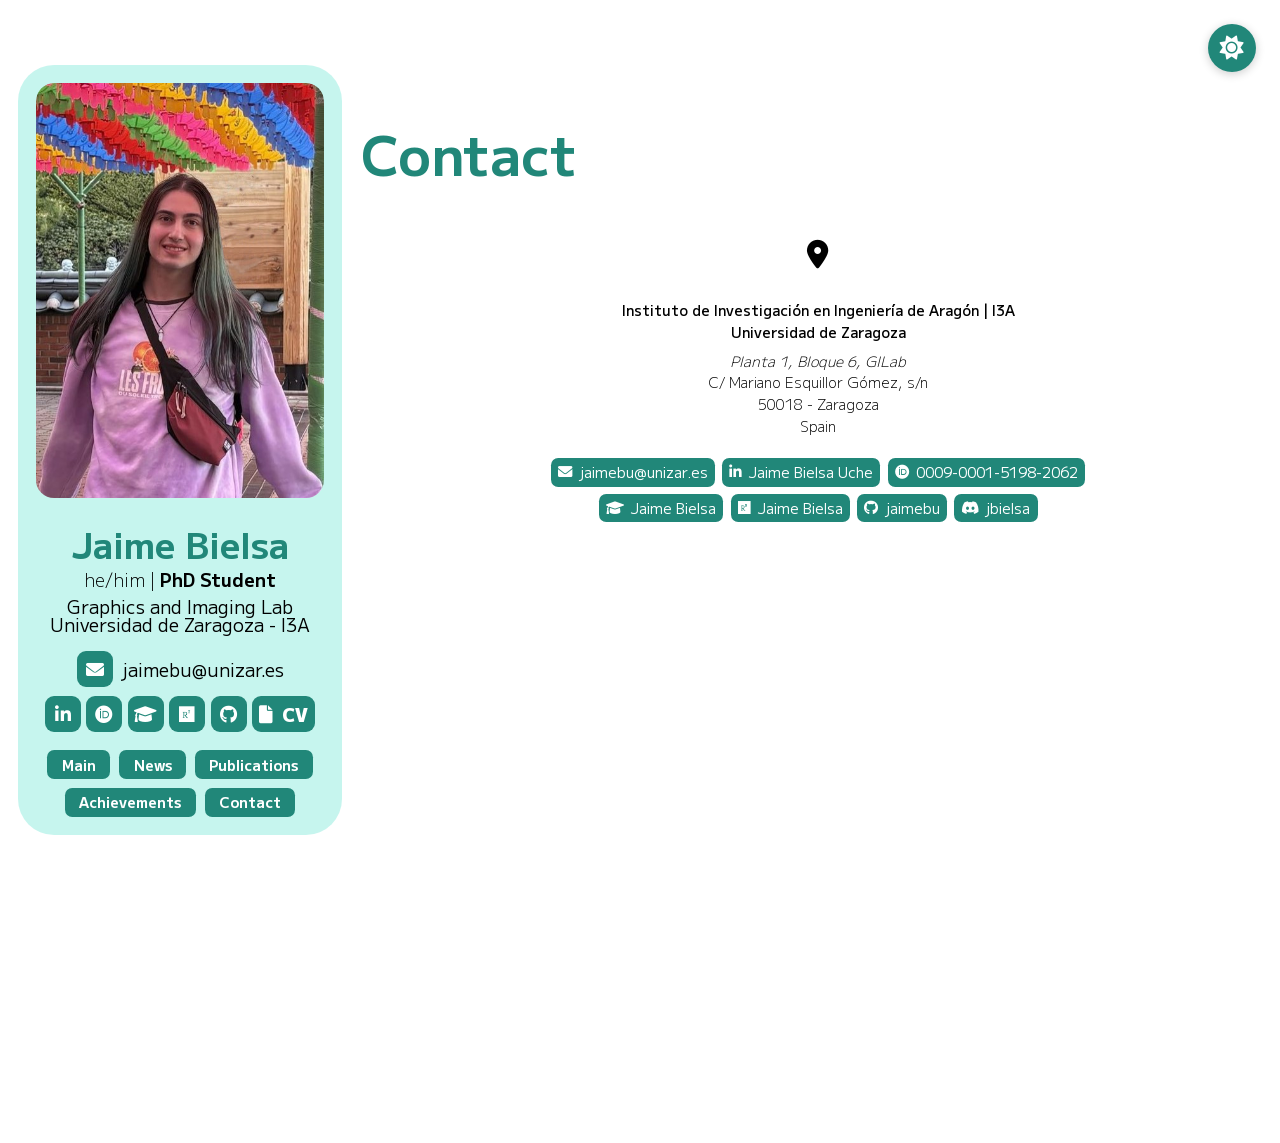
==== contact.html @ a466f4e7 "webpage update new sections! :)" ====
<!DOCTYPE html>



	<head>
		<meta http-equiv="Content-Type" content="text/html; charset=UTF-8">
		<link href="css/style.css" rel="stylesheet" type="text/css">
		<link rel="stylesheet" href="https://cdnjs.cloudflare.com/ajax/libs/font-awesome/6.0.0/css/all.min.css">
		<link rel="icon" type="image/x-icon" href="favicon.png">
		<link rel="icon" type="image/x-icon" href="favicon_w.png" media="(prefers-color-scheme: dark)">
		<script src="theme-toggle.js"></script>
		<title>Jaime Bielsa</title>

		<link rel="preconnect" href="https://fonts.googleapis.com">
		<link rel="preconnect" href="https://fonts.gstatic.com" crossorigin>
		<link href="https://fonts.googleapis.com/css2?family=M+PLUS+1:wght@100..900&display=swap" rel="stylesheet">
		<meta name="viewport" content="width=device-width, initial-scale=1.0">
	</head>





	<body>


        <!-- Sidebar -->
        <div id="sidebar">
            <div id="sidebar-content" class="pd-10 max-height-100pc">
				<div class="pd-0 d-flex flex-column gap-5 of-y-auto of-x-hidden hide-scroll max bd-rd-10 align-items-center">

					<div id="photo-container">
						<img src="profile.jpg" alt="Profile photo" id="photo">
					</div>

					<div id="name" class="text-center text-sz-20 text-wg-700 color-main">
						Jaime Bielsa
					</div>
					<div class="text-center text-sz-10 text-wg-700 color-body">
						<text class="text-wg-300">he/him | </text>PhD Student
					</div>
					<div class="text-center mg-b-5">
						<a href="https://graphics.unizar.es/" target="_blank" class="hover-text-wg-500 norecolor">Graphics and Imaging Lab</a><br>
						<a href="https://i3a.unizar.es" target="_blank" class="hover-text-wg-500 norecolor">Universidad de Zaragoza - I3A</a>
					</div>

					<div id="email" class="d-flex align-items-center justify-content-center">
						<a class="button icon-button pd-0 d-flex hover-color-light justify-content-center mg-r-5" href="mailto:jaimebu@unizar.es" target="_blank">
							<i class="fas fa-envelope"></i>
						</a>
						<text class="color-body">jaimebu@unizar.es</text>
					</div>

					<div id="contact" class="d-flex align-items-center justify-content-center mg-b-5 gap-3">
						<!-- button for linkedin -->
						<a class="button icon-button pd-0 d-flex hover-color-light justify-content-center" href="https://www.linkedin.com/in/jaimebu" target="_blank">
							<i class="fab fa-linkedin-in"></i>
						</a>
						<!-- button for orcid -->
						<a class="button icon-button pd-0 d-flex hover-color-light justify-content-center" href="https://orcid.org/0009-0001-5198-2062" target="_blank">
							<i class="fab fa-orcid"></i>
						</a>
						<!-- button for google scholar -->
						<a class="button icon-button pd-0 d-flex hover-color-light justify-content-center" href="https://scholar.google.com/citations?user=yNQiAL4AAAAJ" target="_blank">
							<i class="fas fa-graduation-cap"></i>
						</a>
						<!-- button for researchgate -->
						<a class="button icon-button pd-0 d-flex hover-color-light justify-content-center" href="https://www.researchgate.net/profile/Jaime_Bielsa" target="_blank">
							<i class="fab fa-researchgate"></i>
						</a>
						<!-- button for github -->
						<a class="button icon-button pd-0 d-flex hover-color-light justify-content-center" href="https://github.com/jaimebu" target="_blank">
							<i class="fab fa-github"></i>
						</a>
						<!-- button for cv -->
						<a class="button icon-button width-35em pd-0 d-flex hover-color-light justify-content-center text-wg-900" href="jaimebu_cv.pdf" target="_blank">
							<i class="fas fa-file mg-r-5"></i><text class="pd-b-1">CV</text>
						</a>
					</div>
					<div class="d-flex align-items-center justify-content-center flex-wrap gap-5 text-sz-10">
						<a class="button text-sz-8 text-wg-700 hover-color-light" href="index.html">
							Main
						</a>
						<a class="button text-sz-8 text-wg-700 hover-color-light" href="news.html#news">
							News	
						</a>
						<a class="button text-sz-8 text-wg-700 hover-color-light" href="publications.html#setofpublications">
							Publications	
						</a>
						<a class="button text-sz-8 text-wg-700 hover-color-light" href="achievements.html#achievements">
							Achievements	
						</a>
						<a class="button text-sz-8 text-wg-700 hover-color-light" href="contact.html#contacto">
							Contact	
						</a>
					</div>

				</div>
			</div>
        </div>



		<div id="content">
			<!-- center content -->
			<!-- <div style = "max-width: 900px; margin: 0 auto;"> -->

			<h1 id="contacto" class="text-sz-30 text-wg-700 color-main mg-t-0 mg-b-10">
				Contact
			</h1>

			<div class="width-100pc d-flex flex-column align-items-center gap-15 pd-5 text-sz-8">
					<div class="d-flex align-items-center justify-content-center vertical-align-center flex-column">
						<i class="fas fa-map-marker-alt text-sz-20"></i><br>
						<p class="text-align-center mg-b-5 text-wg-500">Instituto de Investigación en Ingeniería de Aragón | I3A<br>Universidad de Zaragoza</p>
						<!-- <p class="text-align-center mg-y-0">Instituto de Investigación en Ingeniería de Aragón (I3A)</p> -->
						<p class="text-align-center mg-y-0 text-italic">Planta 1, Bloque 6, GILab</p>
						<p class="text-align-center mg-y-0">C/ Mariano Esquillor Gómez, s/n</p>
						<p class="text-align-center mg-y-0">50018 - Zaragoza</p>
						<p class="text-align-center mg-y-0 bg-b-10">Spain</p>
					</div>
					<div class="d-flex align-items-center justify-content-center vertical-align-center flex-wrap gap-5 width-70pc">
						<a class="button pd-5 of-x-hidden width-fit-to-available hover-color-light" href="mailto:jaimebu@unizar.es" target="_blank">
							<div class="d-flex nowrap">
								<i class="fas fa-envelope mg-r-5"></i>jaimebu@unizar.es
							</div>
						</a>
						<a class="button pd-5 of-x-hidden width-fit-to-available hover-color-light" href="https://www.linkedin.com/in/jaimebu" target="_blank">
							<div class="d-flex nowrap">
								<i class="fab fa-linkedin-in mg-r-5"></i>Jaime Bielsa Uche
							</div>
						</a>
						<a class="button pd-5 of-x-hidden width-fit-to-available hover-color-light" href="https://orcid.org/0009-0001-5198-2062" target="_blank">
							<div class="d-flex nowrap">
								<i class="fab fa-orcid mg-r-5"></i>0009-0001-5198-2062
							</div>
						</a>
						<a class="button pd-5 of-x-hidden width-fit-to-available hover-color-light" href="https://scholar.google.com/citations?user=yNQiAL4AAAAJ" target="_blank">
							<div class="d-flex nowrap">
								<i class="fas fa-graduation-cap mg-r-5"></i>Jaime Bielsa
							</div>
						</a>
						<a class="button pd-5 of-x-hidden width-fit-to-available hover-color-light" href="https://www.researchgate.net/profile/Jaime-Bielsa" target="_blank">
							<div class="d-flex nowrap">
								<i class="fab fa-researchgate mg-r-5"></i>Jaime Bielsa
							</div>
						</a>
						<a class="button pd-5 of-x-hidden width-fit-to-available hover-color-light" href="https://github.com/jaimebu" target="_blank">
							<div class="d-flex nowrap">
								<i class="fab fa-github mg-r-5"></i>jaimebu
							</div>
						</a>
						<a class="button pd-5 of-x-hidden width-fit-to-available hover-color-light" href="https://discord.gg" target="_blank">
							<div class="d-flex nowrap">
								<i class="fab fa-discord mg-r-5"></i>jbielsa
							</div>
						</a>
					</div>
					<div class="contact-map pd-0 width-100pc" height="30em">
						<iframe src="https://www.google.com/maps/embed?pb=!1m14!1m8!1m3!1d789.2101028635752!2d-0.8878335598999543!3d41.68467521187674!3m2!1i1024!2i768!4f13.1!3m3!1m2!1s0xd59135d9d8942b3%3A0xa2fd5e66dd0a6120!2sInstituto%20de%20Investigaci%C3%B3n%20en%20Ingenier%C3%ADa%20de%20Arag%C3%B3n%20(I3A)!5e0!3m2!1sen!2ses!4v1779991599877!5m2!1sen!2ses" width="100%" height="500" style="border:0; border-radius: 1em;" allowfullscreen="" loading="lazy" referrerpolicy="no-referrer-when-downgrade"></iframe>
					</div>
			</tr></tbody></table></div>




		</div>



		<!-- Botón flotante para cambiar tema -->
		<button id="theme-toggle" class="theme-toggle-btn" aria-label="Cambiar tema">
			<!-- Iconos (usando emojis por simplicidad) -->
			<i class="fas fa-sun light-icon"></i>
    		<i class="fas fa-moon dark-icon"></i>
		</button>

		<script src="hide-button.js"></script>

	</body>
</html>
---- css/style.css ----
html, body, div, span,
applet, object, iframe,
h1, h2, h3, h4, h5, h6, p, blockquote, pre,
a, abbr, acronym, address, big, cite, code,
del, dfn, em, font, img, ins, kbd, q, s, samp,
small, strike, strong, sub, sup, tt, var,
dd, dl, dt, li, ol, ul,
fieldset, form, label, legend,
table, caption, tbody, tfoot, thead, tr, th, td {
	margin: 0;
	padding: 0;
	border: 0;
	font-weight: inherit;
	font-style: inherit;
	font-size: 100%;
	line-height: 1;
    

    font-family: "M PLUS 1", sans-serif; 

	text-align: left;
	vertical-align: baseline;
}
a img, :link img, :visited img {border: 0}
table {border-collapse: collapse; border-spacing: 0}
ul {list-style: none}
q:before, q:after,
blockquote:before, blockquote:after {content: ""}


:root {
	/* Light mode variables */
	--background: #fff;
	--body-color: #000;
	--main-color: #218779;
    --light-color: #8debde;
    --secondary-color: #31b9a7;
	--link-color: #009783;
	--link-hover-color: #298a7d;
	--background-bw: #eaeaea;
	--background-bw2: #eaeaea80;
	--button-bg: #218779;
	--button-color: #fff;
    --sidebar-background: #8debde80;
    --golden-color: #8a7300;
    --coral-color: #eb6f6f;
    --coral-darker: #aa0000;
    --lightblue-color: #6fd2eb;
    --lightblue-darker: #00728f;
    --lightgreen-color: #61f59a;
    --lightgreen-darker: #00772e;
    --salmon-color: #f5b27f;
    --salmon-darker: #8b3c00;
    --lilac-color: #ccacf7;
    --lilac-darker: #45009e;
    --black-color: #000000;
    --carbon-color: #202020;
}

body.dark-theme {
    /* Dark mode variables */
    --background: #1e1e1e;
    --body-color: #e0e0e0;
	--main-color: #15e790;
    --light-color: #2d7959;
    --secondary-color: #69f7bc;
	--link-color: #69f7bc;
	--link-hover-color: #3cb884;
	--background-bw: #303030;
	--background-bw2: #30303080;
	--button-bg: #5ad3a1;
	--button-color: #0a472e;
    --sidebar-background: #8eebc480;
    --golden-color: #F5D327;
    --coral-color: #eb6f6f;
    --coral-darker: #aa0000;
    --lightblue-color: #6fd2eb;
    --lightblue-darker: #00728f;
    --lightgreen-color: #61f59a;
    --lightgreen-darker: #00772e;
    --salmon-color: #f5b27f;
    --salmon-darker: #8b3c00;
    --lilac-color: #ccacf7;
    --lilac-darker: #45009e;
    --black-color: #000000;
    --carbon-color: #202020;
}

html:not(.page-loaded) *,
html:not(.page-loaded) {
    transition: none !important;
}

html.page-loaded *,
html.page-loaded,
html.page-loaded .hidden {
    transition: background-color 0.3s ease,
                color 0.3s ease,
                border-color 0.3s ease,
                transform 0.3s ease,
                font-weight 0.3s ease,
                box-shadow 0.3s ease,
                img 0.3s ease,
                image 0.3s ease,
                padding 0.3s ease !important;
}

/* html.page-loaded *,
html.page-loaded .hidden {
    transition: transform 0.5s ease;
} */

/* 
* {
	transition: background-color 0.3s ease,
                color 0.3s ease,
                border-color 0.3s ease,
                fill 0.3s ease,
                stroke 0.3s ease;
} */

/* @font-face {  
  font-family: "Myriad Pro Regular";
  src: url(fonts/MyriadPro-Regular.otf) format("opentype");
}

@font-face {  
  font-family: "Myriad Pro Bold";
  src: url(fonts/MyriadPro-Bold.otf) format("opentype");
}

@font-face {  
  font-family: "Myriad Pro Italic";
  src: url(fonts/MyriadPro-It.otf) format("opentype");
} */


body           {font-size:18px; font-family:"M PLUS 1", sans-serif; color:var(--body-color); background-color:var(--background)}
h1             {font-size:30px; padding-top:1em; font-weight:700; color:var(--main-color)}
h1             {color:var(--main-color)}
h2             {font-size:24px; margin-top:40px; font-weight:600; color:var(--main-color)}
h3             {font-size:20px; margin-top:40px; font-weight:500; color:var(--main-color)}
p              {margin:15px 0; line-height:1.5em; text-align:justify; font-weight: 300;}
a.norecolor    {color:var(--body-color)}
a              {color:var(--link-color); text-decoration:none}
a:hover        {color:var(--link-hover-color)} 
a.nounderline:hover {color:var(--link-hover-color)}
a.underline    {padding-bottom: 1px}
a.underline:hover {padding-bottom: 1px}
ul             {margin:15px 0; margin-left:25px; list-style-type:disc}
ol             {margin:15px 0; margin-left:25px; list-style-type:decimal}
li             {margin:10px 0; text-align:justify; font-weight:100;}

#cover         {float:right; margin:20px 0 5px 30px}
#title         {color:var(--main-color); font-weight:900; font-size:40px; text-align:center; margin-top: 0.5em;}
#conference    {font-size:20px; text-align:center; font-weight:500; margin-top:2em;}
#teaser        {margin-top:40px}

#authors       {width:100%; margin-top:1.5em; display: flex; justify-content: center; border-spacing: 10px;}
#authors tr    {height:25px}
#authors tr.mail {height:35px}
#authors td    {text-align:center; padding:0 1em}
#authors #affiliation {font-size:14px; padding-top: 0.5em}
#authors #affiliation span {margin-left: 20px}
#navigation {
	font-size:20px;
	text-align:center;
	font-weight: 500;
	margin-left:auto;
	margin-right:auto;
	margin-top:10px
}
#navigation td {padding:15px; padding-bottom:0px}

.subtitle {
    font-size: 70%;
}

.super         {vertical-align:super; font-size:70%}
.bold          {/*font-family:"Myriad Pro Bold",Helvetica,sans-serif; */font-weight:bold}
/* .italic,#conference {font-family:"Myriad Pro Italic",Helvetica,sans-serif; font-style:italic} */
#image-container {
  display: flex;
  justify-content: center;
  align-items: center;
}

#image-container img {
  width: 600px;
  max-width: 100%; /* Ensures the image scales down if needed */
  height: auto; /* Maintains aspect ratio */
}









/* Botón flotante de tema */
.theme-toggle-btn {
    position: fixed;
    top: 1em;
    right: 1em;
    width: 2em;
    height: 2em;
    border-radius: 50%;
    background-color: var(--button-bg);
    border: none;
    cursor: pointer;
    box-shadow: 0 2px 10px rgba(0,0,0,0.2);
    z-index: 9999;
    display: flex;
    align-items: center;
    justify-content: center;
    color: var(--button-color);
    font-size: 24px;
    pointer-events: auto;
    transform: translateX(0);
}

/* increase button size if we are in mobile view */
/* @media (max-width: 768px) {
    .theme-toggle-btn {
		top: 0.5em;
		right: 0.5em;
        width: 3em;
        height: 3em;
        font-size: 32px;
    }
} */

.theme-toggle-btn:hover {
    transform: scale(1.1);
    box-shadow: 0 4px 15px rgba(0,0,0,0.3);
}

/* Control de iconos */
.theme-toggle-btn .fa-moon {
    display: none;
}

body.dark-theme .theme-toggle-btn .fa-sun {
    display: none;
}

body.dark-theme .theme-toggle-btn .fa-moon {
    display: inline-block;
}

/* Clase para ocultar - se desliza hacia la derecha */
.theme-toggle-btn.hidden {
    transform: translateX(5em); /* Se desliza a la derecha */
    pointer-events: none; /* No se puede hacer clic */

}

/* En móviles, ajustar la distancia de deslizamiento */
@media screen and (max-width: 480px) {
    .theme-toggle-btn.hidden {
        transform: translateX(4em);
    }
}

#sidebar {
    position: fixed;
    left: 0;
    height: 100%;
    width: 20em;
    /* box-shadow: 2px 0 5px rgba(0,0,0,0.1); */
    padding: 1em;
    box-sizing: border-box;
    z-index: 9998; /* Debajo del botón de tema */
    /* displayear los elementos verticalmente en el centro */
    display: flex;
    align-items: center;
}

/* estilo de sidebar para pantallas estrechas o moviles */
@media (max-width: 768px) {
    #sidebar {
        height: auto;
        position: relative;
        margin: 0 auto;
    }
}


#content {
    padding-left: 20em;
    width:calc(100% - 21em);
    max-width: 900px;
    margin:0 auto;
    padding: 4em 1em 5em 20em
}

@media (max-width: 768px) {
    #content {
        padding: 1em;
        margin: 0;
        width: calc(100% - 2em);
    }
}


#photo-container {
    width: 100%;
    display: flex;
    justify-content: center;
    margin-bottom: 1em;
}

#photo {
    border-radius: 1em;
    width: 100%;
}

#sidebar-content {
    align-self: center;
    left: 0;
    /* min-height: 100%; */
    width: 100%;
    /* aplicar color de fondo, con transparencia */
    background-color: var(--sidebar-background);
    padding: 1em;
    box-sizing: border-box;
    z-index: 9998; /* Debajo del botón de tema */
    /* displayear los elementos verticalmente en el centro */
    display: flex;
    align-items: center;
    border-radius: 2em;
    /* colocar los elementos verticalmente en el centro */
    /* justify-content: center; */
    flex-direction: column;
    
    /* si el contenido ocupa más de la altura del sidebar, mostrar scroll */
    overflow-y: auto;
    overflow-x: hidden;
}

.publication {
    background-color: var(--background-bw);
    border-radius: 1em;
    color: var(--body-color);
    text-align: right;
    display: flex;
    align-items: center;
}

.profservice-base {
    display: none;
}

@media (max-width: 768px) {
    .profservice-base {
        display: flex;
        flex-direction: column;
        margin-top: 0.5em;
        gap: 0.5em;
    }
}

.profservice-cols {
    display: flex;
    margin: 0;
    gap: 0.5em;
    margin-top: 0.5em;
}

@media (max-width: 768px) {
    .profservice-cols {
        display: none;
    }
}

.profsvc-column {
    flex: 1;
    display: flex;
    flex-direction: column;
    gap: 0.5em;
}

.profsvc {
    background-color: var(--background-bw);
    /* margin: 0.5em 0; */
    border-radius: 1.5em;
    color: var(--body-color);
    text-align: right;
    width: 100%;
    height: fit-content;
    padding: 1em;
    width: auto;
}

.pub-icontainer {
    padding: 0.75em;
}

.pub-icon {
    border-radius: 0.75em;
    width: 100%;
}

.career-entry-icon {
    width: 8em;
    height: 5em;
    border-radius: 0.75em;
    object-fit:cover
}

.pub-content {
    width: 80%;
    padding: 0.75em;
    padding-left: 0;
    display: inline-block;
}

@media (max-width: 768px) {
    .publication {
        flex-direction: column;
    }
}

@media (max-width: 768px) {
    .pub-content {
        width: auto;
        padding: 0.75em;
        padding-top: 0;
    }
}

.title {
    font-size: 1em;
    font-weight: bold;
    color: var(--body-color);
    margin-top: 0.5em;
    margin-bottom: 0.5em;
}

.authors {
    font-size: 0.7em;
    font-weight: 300;
}


.studying_years {
    font-size: 0.6em;
    font-weight: 500;
    color: var(--body-color);
    margin-top: 0.2em;
}

.studies_title {
    font-size: 1em;
    font-weight: bold;
    color: var(--body-color);
    margin-top: 0.2em;
}

.studies_institution {
    font-size: 0.7em;
    font-weight: 300;
    margin-top: 0.2em;
}

/* button */
.button {
    background-color: var(--button-bg);
    color: var(--button-color);
    border: none;
    padding: 0.5em 1em;
    font-size: 1em;
    font-family: "M PLUS 1", sans-serif;
    cursor: pointer;
    border-radius: 0.5em;
    transition: background-color 0.3s ease,
                transform 0.3s ease,
                box-shadow 1s ease !important;
}

.button:hover {
    transform: scale(1.1);
    box-shadow: 0 4px 15px rgba(0,0,0,0.3);
}


.icon-button {
    width: 2em;
    height: 2em;
    align-items: center;
    justify-content: center;
    background-color: var(--button-bg);
    color: var(--button-color);
    border: none;
    font-size: 1em;
    font-family: "M PLUS 1", sans-serif;
    cursor: pointer;
    border-radius: 0.5em;
    transition: background-color 0.3s ease,
                transform 0.3s ease,
                box-shadow 1s ease !important;
}

.news-content {
    background-color: var(--background-bw);
    margin: 0.5em 0;
    border-radius: 1.5em;
    color: var(--body-color);
    display: flex;
    flex-direction: column;
    gap: 0.5em;
}

.contact-content {
    background-color: var(--background-bw);
    margin: 0.5em 0;
    border-radius: 1.5em;
    color: var(--body-color);
    text-align: right;
    display: flex;
    align-items: center;
    flex-direction: row;
}

@media (max-width: 768px) {
    .contact-content {
        flex-direction: column;
    }
}

.contact-info {
    width: 40%;
    padding-left: 0;
    display: inline-block;
}

.contact-map {
    width: 60%;
    padding: 0.75em;
    padding-left: 0;
    display: inline-block;
}

@media (max-width: 768px) {
    .contact-info, .contact-map {
        width: 100%;
        padding: 0.75em;
    }
}

.mg-b-0 { margin-bottom: 0 !important; }
.mg-b-1 { margin-bottom: 0.1em !important; }
.mg-b-2 { margin-bottom: 0.2em !important; }
.mg-b-3 { margin-bottom: 0.3em !important; }
.mg-b-4 { margin-bottom: 0.4em !important; }
.mg-b-5 { margin-bottom: 0.5em !important; }
.mg-b-6 { margin-bottom: 0.6em !important; }
.mg-b-7 { margin-bottom: 0.7em !important; }
.mg-b-8 { margin-bottom: 0.8em !important; }
.mg-b-9 { margin-bottom: 0.9em !important; }
.mg-b-10 { margin-bottom: 1em !important; }
.mg-b-15 { margin-bottom: 1.5em !important; }
.mg-b-20 { margin-bottom: 2em !important; }
.mg-b-25 { margin-bottom: 2.5em !important; }
.mg-b-30 { margin-bottom: 3em !important; }
.mg-t-0 { margin-top: 0 !important; }
.mg-t-1 { margin-top: 0.1em !important; }
.mg-t-2 { margin-top: 0.2em !important; }
.mg-t-3 { margin-top: 0.3em !important; }
.mg-t-4 { margin-top: 0.4em !important; }
.mg-t-5 { margin-top: 0.5em !important; }
.mg-t-6 { margin-top: 0.6em !important; }
.mg-t-7 { margin-top: 0.7em !important; }
.mg-t-8 { margin-top: 0.8em !important; }
.mg-t-9 { margin-top: 0.9em !important; }
.mg-t-10 { margin-top: 1em !important; }
.mg-t-15 { margin-top: 1.5em !important; }
.mg-t-20 { margin-top: 2em !important; }
.mg-t-25 { margin-top: 2.5em !important; }
.mg-t-30 { margin-top: 3em !important; }
.mg-l-0 { margin-left: 0 !important; }
.mg-l-1 { margin-left: 0.1em !important; }
.mg-l-2 { margin-left: 0.2em !important; }
.mg-l-3 { margin-left: 0.3em !important; }
.mg-l-4 { margin-left: 0.4em !important; }
.mg-l-5 { margin-left: 0.5em !important; }
.mg-l-6 { margin-left: 0.6em !important; }
.mg-l-7 { margin-left: 0.7em !important; }
.mg-l-8 { margin-left: 0.8em !important; }
.mg-l-9 { margin-left: 0.9em !important; }
.mg-l-10 { margin-left: 1em !important; }
.mg-l-15 { margin-left: 1.5em !important; }
.mg-l-20 { margin-left: 2em !important; }
.mg-l-25 { margin-left: 2.5em !important; }
.mg-l-30 { margin-left: 3em !important; }
.mg-r-0 { margin-right: 0 !important; }
.mg-r-1 { margin-right: 0.1em !important; }
.mg-r-2 { margin-right: 0.2em !important; }
.mg-r-3 { margin-right: 0.3em !important; }
.mg-r-4 { margin-right: 0.4em !important; }
.mg-r-5 { margin-right: 0.5em !important; }
.mg-r-6 { margin-right: 0.6em !important; }
.mg-r-7 { margin-right: 0.7em !important; }
.mg-r-8 { margin-right: 0.8em !important; }
.mg-r-9 { margin-right: 0.9em !important; }
.mg-r-10 { margin-right: 1em !important; }
.mg-r-15 { margin-right: 1.5em !important; }
.mg-r-20 { margin-right: 2em !important; }
.mg-r-25 { margin-right: 2.5em !important; }
.mg-r-30 { margin-right: 3em !important; }
.mg-y-0 { margin-bottom: 0 !important; margin-top: 0 !important; }
.mg-y-1 { margin-bottom: 0.1em !important; margin-top: 0.1em !important; }
.mg-y-2 { margin-bottom: 0.2em !important; margin-top: 0.2em !important; }
.mg-y-3 { margin-bottom: 0.3em !important; margin-top: 0.3em !important; }
.mg-y-4 { margin-bottom: 0.4em !important; margin-top: 0.4em !important; }
.mg-y-5 { margin-bottom: 0.5em !important; margin-top: 0.5em !important; }
.mg-y-6 { margin-bottom: 0.6em !important; margin-top: 0.6em !important; }
.mg-y-7 { margin-bottom: 0.7em !important; margin-top: 0.7em !important; }
.mg-y-8 { margin-bottom: 0.8em !important; margin-top: 0.8em !important; }
.mg-y-9 { margin-bottom: 0.9em !important; margin-top: 0.9em !important; }
.mg-y-10 { margin-bottom: 1em !important; margin-top: 1em !important; }
.mg-y-15 { margin-bottom: 1.5em !important; margin-top: 1.5em !important; }
.mg-y-20 { margin-bottom: 2em !important; margin-top: 2em !important; }
.mg-y-25 { margin-bottom: 2.5em !important; margin-top: 2.5em !important; }
.mg-y-30 { margin-bottom: 3em !important; margin-top: 3em !important; }
.mg-x-0 { margin-left: 0 !important; margin-right: 0 !important; }
.mg-x-1 { margin-left: 0.1em !important; margin-right: 0.1em !important; }
.mg-x-2 { margin-left: 0.2em !important; margin-right: 0.2em !important; }
.mg-x-3 { margin-left: 0.3em !important; margin-right: 0.3em !important; }
.mg-x-4 { margin-left: 0.4em !important; margin-right: 0.4em !important; }
.mg-x-5 { margin-left: 0.5em !important; margin-right: 0.5em !important; }
.mg-x-6 { margin-left: 0.6em !important; margin-right: 0.6em !important; }
.mg-x-7 { margin-left: 0.7em !important; margin-right: 0.7em !important; }
.mg-x-8 { margin-left: 0.8em !important; margin-right: 0.8em !important; }
.mg-x-9 { margin-left: 0.9em !important; margin-right: 0.9em !important; }
.mg-x-10 { margin-left: 1em !important; margin-right: 1em !important; }
.mg-x-15 { margin-left: 1.5em !important; margin-right: 1.5em !important; }
.mg-x-20 { margin-left: 2em !important; margin-right: 2em !important; }
.mg-x-25 { margin-left: 2.5em !important; margin-right: 2.5em !important; }
.mg-x-30 { margin-left: 3em !important; margin-right: 3em !important; }
.mg-0 { margin: 0 !important; }
.mg-1 { margin: 0.1em !important; }
.mg-2 { margin: 0.2em !important; }
.mg-3 { margin: 0.3em !important; }
.mg-4 { margin: 0.4em !important; }
.mg-5 { margin: 0.5em !important; }
.mg-6 { margin: 0.6em !important; }
.mg-7 { margin: 0.7em !important; }
.mg-8 { margin: 0.8em !important; }
.mg-9 { margin: 0.9em !important; }
.mg-10 { margin: 1em !important; }
.mg-15 { margin: 1.5em !important; }
.mg-20 { margin: 2em !important; }
.mg-25 { margin: 2.5em !important; }
.mg-30 { margin: 3em !important; }


.pd-b-0 { padding-bottom: 0 !important; }
.pd-b-1 { padding-bottom: 0.1em !important; }
.pd-b-2 { padding-bottom: 0.2em !important; }
.pd-b-3 { padding-bottom: 0.3em !important; }
.pd-b-4 { padding-bottom: 0.4em !important; }
.pd-b-5 { padding-bottom: 0.5em !important; }
.pd-b-6 { padding-bottom: 0.6em !important; }
.pd-b-7 { padding-bottom: 0.7em !important; }
.pd-b-8 { padding-bottom: 0.8em !important; }
.pd-b-9 { padding-bottom: 0.9em !important; }
.pd-b-10 { padding-bottom: 1em !important; }
.pd-b-15 { padding-bottom: 1.5em !important; }
.pd-b-20 { padding-bottom: 2em !important; }
.pd-b-25 { padding-bottom: 2.5em !important; }
.pd-b-30 { padding-bottom: 3em !important; }
.pd-t-0 { padding-top: 0 !important; }
.pd-t-1 { padding-top: 0.1em !important; }
.pd-t-2 { padding-top: 0.2em !important; }
.pd-t-3 { padding-top: 0.3em !important; }
.pd-t-4 { padding-top: 0.4em !important; }
.pd-t-5 { padding-top: 0.5em !important; }
.pd-t-6 { padding-top: 0.6em !important; }
.pd-t-7 { padding-top: 0.7em !important; }
.pd-t-8 { padding-top: 0.8em !important; }
.pd-t-9 { padding-top: 0.9em !important; }
.pd-t-10 { padding-top: 1em !important; }
.pd-t-15 { padding-top: 1.5em !important; }
.pd-t-20 { padding-top: 2em !important; }
.pd-t-25 { padding-top: 2.5em !important; }
.pd-t-30 { padding-top: 3em !important; }
.pd-l-0 { padding-left: 0 !important; }
.pd-l-1 { padding-left: 0.1em !important; }
.pd-l-2 { padding-left: 0.2em !important; }
.pd-l-3 { padding-left: 0.3em !important; }
.pd-l-4 { padding-left: 0.4em !important; }
.pd-l-5 { padding-left: 0.5em !important; }
.pd-l-6 { padding-left: 0.6em !important; }
.pd-l-7 { padding-left: 0.7em !important; }
.pd-l-8 { padding-left: 0.8em !important; }
.pd-l-9 { padding-left: 0.9em !important; }
.pd-l-10 { padding-left: 1em !important; }
.pd-l-15 { padding-left: 1.5em !important; }
.pd-l-20 { padding-left: 2em !important; }
.pd-l-25 { padding-left: 2.5em !important; }
.pd-l-30 { padding-left: 3em !important; }
.pd-r-0 { padding-right: 0 !important; }
.pd-r-1 { padding-right: 0.1em !important; }
.pd-r-2 { padding-right: 0.2em !important; }
.pd-r-3 { padding-right: 0.3em !important; }
.pd-r-4 { padding-right: 0.4em !important; }
.pd-r-5 { padding-right: 0.5em !important; }
.pd-r-6 { padding-right: 0.6em !important; }
.pd-r-7 { padding-right: 0.7em !important; }
.pd-r-8 { padding-right: 0.8em !important; }
.pd-r-9 { padding-right: 0.9em !important; }
.pd-r-10 { padding-right: 1em !important; }
.pd-r-15 { padding-right: 1.5em !important; }
.pd-r-20 { padding-right: 2em !important; }
.pd-r-25 { padding-right: 2.5em !important; }
.pd-r-30 { padding-right: 3em !important; }
.pd-y-0 { padding-bottom: 0 !important; padding-top: 0 !important; }
.pd-y-1 { padding-bottom: 0.1em !important; padding-top: 0.1em !important; }
.pd-y-2 { padding-bottom: 0.2em !important; padding-top: 0.2em !important; }
.pd-y-3 { padding-bottom: 0.3em !important; padding-top: 0.3em !important; }
.pd-y-4 { padding-bottom: 0.4em !important; padding-top: 0.4em !important; }
.pd-y-5 { padding-bottom: 0.5em !important; padding-top: 0.5em !important; }
.pd-y-6 { padding-bottom: 0.6em !important; padding-top: 0.6em !important; }
.pd-y-7 { padding-bottom: 0.7em !important; padding-top: 0.7em !important; }
.pd-y-8 { padding-bottom: 0.8em !important; padding-top: 0.8em !important; }
.pd-y-9 { padding-bottom: 0.9em !important; padding-top: 0.9em !important; }
.pd-y-10 { padding-bottom: 1em !important; padding-top: 1em !important; }
.pd-y-15 { padding-bottom: 1.5em !important; padding-top: 1.5em !important; }
.pd-y-20 { padding-bottom: 2em !important; padding-top: 2em !important; }
.pd-y-25 { padding-bottom: 2.5em !important; padding-top: 2.5em !important; }
.pd-y-30 { padding-bottom: 3em !important; padding-top: 3em !important; }
.pd-x-0 { padding-left: 0 !important; padding-right: 0 !important; }
.pd-x-1 { padding-left: 0.1em !important; padding-right: 0.1em !important; }
.pd-x-2 { padding-left: 0.2em !important; padding-right: 0.2em !important; }
.pd-x-3 { padding-left: 0.3em !important; padding-right: 0.3em !important; }
.pd-x-4 { padding-left: 0.4em !important; padding-right: 0.4em !important; }
.pd-x-5 { padding-left: 0.5em !important; padding-right: 0.5em !important; }
.pd-x-6 { padding-left: 0.6em !important; padding-right: 0.6em !important; }
.pd-x-7 { padding-left: 0.7em !important; padding-right: 0.7em !important; }
.pd-x-8 { padding-left: 0.8em !important; padding-right: 0.8em !important; }
.pd-x-9 { padding-left: 0.9em !important; padding-right: 0.9em !important; }
.pd-x-10 { padding-left: 1em !important; padding-right: 1em !important; }
.pd-x-15 { padding-left: 1.5em !important; padding-right: 1.5em !important; }
.pd-x-20 { padding-left: 2em !important; padding-right: 2em !important; }
.pd-x-25 { padding-left: 2.5em !important; padding-right: 2.5em !important; }
.pd-x-30 { padding-left: 3em !important; padding-right: 3em !important; }
.pd-0 { padding: 0 !important; }
.pd-1 { padding: 0.1em !important; }
.pd-2 { padding: 0.2em !important; }
.pd-3 { padding: 0.3em !important; }
.pd-4 { padding: 0.4em !important; }
.pd-5 { padding: 0.5em !important; }
.pd-6 { padding: 0.6em !important; }
.pd-7 { padding: 0.7em !important; }
.pd-8 { padding: 0.8em !important; }
.pd-9 { padding: 0.9em !important; }
.pd-10 { padding: 1em !important; }
.pd-15 { padding: 1.5em !important; }
.pd-20 { padding: 2em !important; }
.pd-25 { padding: 2.5em !important; }
.pd-30 { padding: 3em !important; }

.bd-rd-0 { border-radius: 0 !important; }
.bd-rd-5 { border-radius: 0.5em !important; }
.bd-rd-10 { border-radius: 1em !important; }
.bd-rd-15 { border-radius: 1.5em !important; }
.bd-rd-20 { border-radius: 2em !important; }
.bd-rd-25 { border-radius: 2.5em !important; }
.bd-rd-30 { border-radius: 3em !important; }

.text-center { text-align: center; }
.text-right { text-align: right; }
.text-justify { text-align: justify; }

.text-sz-0 { font-size: 0.0em !important; }
.text-sz-1 { font-size: 0.1em !important; }
.text-sz-2 { font-size: 0.2em !important; }
.text-sz-3 { font-size: 0.3em !important; }
.text-sz-4 { font-size: 0.4em !important; }
.text-sz-5 { font-size: 0.5em !important; }
.text-sz-6 { font-size: 0.6em !important; }
.text-sz-7 { font-size: 0.7em !important; }
.text-sz-8 { font-size: 0.8em !important; }
.text-sz-9 { font-size: 0.9em !important; }
.text-sz-10 { font-size: 1.0em !important; }
.text-sz-11 { font-size: 1.1em !important; }
.text-sz-12 { font-size: 1.2em !important; }
.text-sz-13 { font-size: 1.3em !important; }
.text-sz-14 { font-size: 1.4em !important; }
.text-sz-15 { font-size: 1.5em !important; }
.text-sz-16 { font-size: 1.6em !important; }
.text-sz-17 { font-size: 1.7em !important; }
.text-sz-18 { font-size: 1.8em !important; }
.text-sz-19 { font-size: 1.9em !important; }
.text-sz-20 { font-size: 2.0em !important; }
.text-sz-21 { font-size: 2.1em !important; }
.text-sz-22 { font-size: 2.2em !important; }
.text-sz-23 { font-size: 2.3em !important; }
.text-sz-24 { font-size: 2.4em !important; }
.text-sz-25 { font-size: 2.5em !important; }
.text-sz-26 { font-size: 2.6em !important; }
.text-sz-27 { font-size: 2.7em !important; }
.text-sz-28 { font-size: 2.8em !important; }
.text-sz-29 { font-size: 2.9em !important; }
.text-sz-30 { font-size: 3.0em !important; }
.text-sz-31 { font-size: 3.1em !important; }
.text-sz-32 { font-size: 3.2em !important; }
.text-sz-33 { font-size: 3.3em !important; }
.text-sz-34 { font-size: 3.4em !important; }
.text-sz-35 { font-size: 3.5em !important; }
.text-sz-36 { font-size: 3.6em !important; }
.text-sz-37 { font-size: 3.7em !important; }
.text-sz-38 { font-size: 3.8em !important; }
.text-sz-39 { font-size: 3.9em !important; }
.text-sz-40 { font-size: 4.0em !important; }
.text-sz-41 { font-size: 4.1em !important; }
.text-sz-42 { font-size: 4.2em !important; }
.text-sz-43 { font-size: 4.3em !important; }
.text-sz-44 { font-size: 4.4em !important; }
.text-sz-45 { font-size: 4.5em !important; }
.text-sz-46 { font-size: 4.6em !important; }
.text-sz-47 { font-size: 4.7em !important; }
.text-sz-48 { font-size: 4.8em !important; }
.text-sz-49 { font-size: 4.9em !important; }
.text-sz-50 { font-size: 5.0em !important; }

.text-wg-100 { font-weight: 100 !important; }
.text-wg-150 { font-weight: 150 !important; }
.text-wg-200 { font-weight: 200 !important; }
.text-wg-250 { font-weight: 250 !important; }
.text-wg-300 { font-weight: 300 !important; }
.text-wg-350 { font-weight: 350 !important; }
.text-wg-400 { font-weight: 400 !important; }
.text-wg-450 { font-weight: 450 !important; }
.text-wg-500 { font-weight: 500 !important; }
.text-wg-550 { font-weight: 550 !important; }
.text-wg-600 { font-weight: 600 !important; }
.text-wg-650 { font-weight: 650 !important; }
.text-wg-700 { font-weight: 700 !important; }
.text-wg-750 { font-weight: 750 !important; }
.text-wg-800 { font-weight: 800 !important; }
.text-wg-850 { font-weight: 850 !important; }
.text-wg-900 { font-weight: 900 !important; }
.hover-text-wg-100:hover { font-weight: 100 !important; }
.hover-text-wg-150:hover { font-weight: 150 !important; }
.hover-text-wg-200:hover { font-weight: 200 !important; }
.hover-text-wg-250:hover { font-weight: 250 !important; }
.hover-text-wg-300:hover { font-weight: 300 !important; }
.hover-text-wg-350:hover { font-weight: 350 !important; }
.hover-text-wg-400:hover { font-weight: 400 !important; }
.hover-text-wg-450:hover { font-weight: 450 !important; }
.hover-text-wg-500:hover { font-weight: 500 !important; }
.hover-text-wg-550:hover { font-weight: 550 !important; }
.hover-text-wg-600:hover { font-weight: 600 !important; }
.hover-text-wg-650:hover { font-weight: 650 !important; }
.hover-text-wg-700:hover { font-weight: 700 !important; }
.hover-text-wg-750:hover { font-weight: 750 !important; }
.hover-text-wg-800:hover { font-weight: 800 !important; }
.hover-text-wg-850:hover { font-weight: 850 !important; }
.hover-text-wg-900:hover { font-weight: 900 !important; }
/* .text-wg-900 { font-weight: 9００ !important; } */

/* other text effects (italic, underline, etc.) */
.text-italic { font-style: italic !important; }
.text-underline { text-decoration: underline !important; }
.text-no-underline { text-decoration: none !important; }

.text-ff-main { font-family: "M PLUS 1", sans-serif; }

.color-none { color: transparent !important; }
.color-body { color: var(--body-color) !important; }
.color-main { color: var(--main-color) !important; }
.color-light { color: var(--light-color) !important; }
.color-secondary { color: var(--secondary-color) !important; }
.color-bg { color: var(--background) !important; }
.color-bw { color: var(--background-bw) !important; }
.color-bw2 { color: var(--background-bw2) !important; }
.bgcolor-none { background-color: transparent !important; }
.bgcolor-body { background-color: var(--body-color) !important; }
.bgcolor-main { background-color: var(--main-color) !important; }
.bgcolor-light { background-color: var(--light-color) !important; }
.bgcolor-secondary { background-color: var(--secondary-color) !important; }
.bgcolor-bg { background-color: var(--background) !important; }
.bgcolor-bw { background-color: var(--background-bw) !important; }
.bgcolor-bw2 { background-color: var(--background-bw2) !important; }

.hover-color-body:hover { color: var(--body-color) !important; }
.hover-color-main:hover { color: var(--main-color) !important; }
.hover-color-light:hover { color: var(--light-color) !important; }
.hover-color-secondary:hover { color: var(--secondary-color) !important; }
.hover-color-bg:hover { color: var(--background) !important; }
.hover-color-bw:hover { color: var(--background-bw) !important; }
.hover-color-bw2:hover { color: var(--background-bw2) !important; }
.hover-bgcolor-body:hover { background-color: var(--body-color) !important; }
.hover-bgcolor-main:hover { background-color: var(--main-color) !important; }
.hover-bgcolor-light:hover { background-color: var(--light-color) !important; }
.hover-bgcolor-secondary:hover { background-color: var(--secondary-color) !important; }
.hover-bgcolor-bg:hover { background-color: var(--background) !important; }
.hover-bgcolor-bw:hover { background-color: var(--background-bw) !important; }
.hover-bgcolor-bw2:hover { background-color: var(--background-bw2) !important; }

.d-inline { display: inline !important; }
.d-block { display: block !important; }
.d-inline-block { display: inline-block !important; }
.d-flex { display: flex !important; }
.d-inline-flex { display: inline-flex !important; }

.text-align-left { text-align: left !important; }
.text-align-center { text-align: center !important; }
.text-align-right { text-align: right !important; }
.text-align-justify { text-align: justify !important; }

.align-top { vertical-align: top !important; }
.align-middle { vertical-align: middle !important; }
.align-bottom { vertical-align: bottom !important; }

.align-items-start { align-items: flex-start !important; }
.align-items-center { align-items: center !important; }
.align-items-end { align-items: flex-end !important; }

.align-content-start { align-content: flex-start !important; }
.align-content-center { align-content: center !important; }
.align-content-end { align-content: flex-end !important; }

.justify-content-start { justify-content: flex-start !important; }
.justify-content-center { justify-content: center !important; }
.justify-content-end { justify-content: flex-end !important; }

.flex-column { flex-direction: column !important; }
.flex-row { flex-direction: row !important; }
.flex-wrap { flex-flow: wrap !important; }

.nowrap { white-space: nowrap !important; }

.gap-0 { gap: 0 !important; }
.gap-3 { gap: 0.3em !important; }
.gap-5 { gap: 0.5em !important; }
.gap-10 { gap: 1em !important; }
.gap-15 { gap: 1.5em !important; }

.of-x-hidden { overflow-x: hidden !important; }
.of-x-auto { overflow-x: auto !important; }
.of-x-scroll { overflow-x: scroll !important; }
.of-x-visible { overflow-x: visible !important; }
.of-y-hidden { overflow-y: hidden !important; }
.of-y-auto { overflow-y: auto !important; }
.of-y-scroll { overflow-y: scroll !important; }
.of-y-visible { overflow-y: visible !important; }
.hide-scroll { scrollbar-width: none; }
.smooth-scroll { scroll-behavior: smooth !important; }

.width-0pc { width: 0% !important; }
.width-10pc { width: 10% !important; }
.width-20pc { width: 20% !important; }
.width-25pc { width: 25% !important; }
.width-30pc { width: 30% !important; }
.width-40pc { width: 40% !important; }
.width-50pc { width: 50% !important; }
.width-60pc { width: 60% !important; }
.width-70pc { width: 70% !important; }
.width-75pc { width: 75% !important; }
.width-80pc { width: 80% !important; }
.width-90pc { width: 90% !important; }
.width-100pc { width: 100% !important; }
.width-05em { width: 0.5em !important; }
.width-10em { width: 1em !important; }
.width-15em { width: 1.5em !important; }
.width-20em { width: 2em !important; }
.width-25em { width: 2.5em !important; }
.width-30em { width: 3em !important; }
.width-35em { width: 3.5em !important; }
.width-40em { width: 4em !important; }
.width-45em { width: 4.5em !important; }
.width-50em { width: 5em !important; }
.min-width-0pc { min-width: 0% !important; }
.min-width-10pc { min-width: 10% !important; }
.min-width-20pc { min-width: 20% !important; }
.min-width-25pc { min-width: 25% !important; }
.min-width-30pc { min-width: 30% !important; }
.min-width-40pc { min-width: 40% !important; }
.min-width-50pc { min-width: 50% !important; }
.min-width-60pc { min-width: 60% !important; }
.min-width-70pc { min-width: 70% !important; }
.min-width-75pc { min-width: 75% !important; }
.min-width-80pc { min-width: 80% !important; }
.min-width-90pc { min-width: 90% !important; }
.min-width-100pc { min-width: 100% !important; }
.max-width-0pc { max-width: 0% !important; }
.max-width-10pc { max-width: 10% !important; }
.max-width-20pc { max-width: 20% !important; }
.max-width-25pc { max-width: 25% !important; }
.max-width-30pc { max-width: 30% !important; }
.max-width-40pc { max-width: 40% !important; }
.max-width-50pc { max-width: 50% !important; }
.max-width-60pc { max-width: 60% !important; }
.max-width-70pc { max-width: 70% !important; }
.max-width-75pc { max-width: 75% !important; }
.max-width-80pc { max-width: 80% !important; }
.max-width-90pc { max-width: 90% !important; }
.max-width-100pc { max-width: 100% !important; }
.width-fit-to-available {
    max-width: -moz-available !important;
    max-width: -webkit-fill-available !important;
}
.width-auto { width: auto !important; }
.width-inherit { width: inherit !important; }
.width-fitc { width: fit-content !important; }

.height-0pc { height: 0% !important; }
.height-10pc { height: 10% !important; }
.height-20pc { height: 20% !important; }
.height-25pc { height: 25% !important; }
.height-30pc { height: 30% !important; }
.height-40pc { height: 40% !important; }
.height-50pc { height: 50% !important; }
.height-60pc { height: 60% !important; }
.height-70pc { height: 70% !important; }
.height-75pc { height: 75% !important; }
.height-80pc { height: 80% !important; }
.height-90pc { height: 90% !important; }
.height-100pc { height: 100% !important; }
.height-05em { height: 0.5em !important; }
.height-10em { height: 1em !important; }
.height-15em { height: 1.5em !important; }
.height-20em { height: 2em !important; }
.height-25em { height: 2.5em !important; }
.height-30em { height: 3em !important; }
.height-35em { height: 3.5em !important; }
.height-40em { height: 4em !important; }
.height-45em { height: 4.5em !important; }
.height-50em { height: 5em !important; }
.min-height-0pc { min-height: 0% !important; }
.min-height-10pc { min-height: 10% !important; }
.min-height-20pc { min-height: 20% !important; }
.min-height-25pc { min-height: 25% !important; }
.min-height-30pc { min-height: 30% !important; }
.min-height-40pc { min-height: 40% !important; }
.min-height-50pc { min-height: 50% !important; }
.min-height-60pc { min-height: 60% !important; }
.min-height-70pc { min-height: 70% !important; }
.min-height-75pc { min-height: 75% !important; }
.min-height-80pc { min-height: 80% !important; }
.min-height-90pc { min-height: 90% !important; }
.min-height-100pc { min-height: 100% !important; }
.max-height-0pc { max-height: 0% !important; }
.max-height-10pc { max-height: 10% !important; }
.max-height-20pc { max-height: 20% !important; }
.max-height-25pc { max-height: 25% !important; }
.max-height-30pc { max-height: 30% !important; }
.max-height-40pc { max-height: 40% !important; }
.max-height-50pc { max-height: 50% !important; }
.max-height-60pc { max-height: 60% !important; }
.max-height-70pc { max-height: 70% !important; }
.max-height-75pc { max-height: 75% !important; }
.max-height-80pc { max-height: 80% !important; }
.max-height-90pc { max-height: 90% !important; }
.max-height-100pc { max-height: 100% !important; }
.height-fit-to-available {
    max-height: -moz-available !important;
    max-height: -webkit-fill-available !important;
}
.height-auto { height: auto !important; }
.height-inherit { height: inherit !important; }
.height-fitc { height: fit-content !important; }

.dark-text { color: var(--black-color) !important; }
.coral-button {background-color: var(--coral-color);}
.coral-button:hover {color: var(--coral-darker) !important; }
.lightblue-button {background-color: var(--lightblue-color);}
.lightblue-button:hover {color: var(--lightblue-darker) !important; }
.lightgreen-button {background-color: var(--lightgreen-color);}
.lightgreen-button:hover {color: var(--lightgreen-darker) !important; }
.salmon-button {background-color: var(--salmon-color);}
.salmon-button:hover {color: var(--salmon-darker) !important; }
.lilac-button {background-color: var(--lilac-color);}
.lilac-button:hover {color: var(--lilac-darker) !important; }

.pubbutton {
    padding: 0.3em 0.5em 0.4em 0.5em !important;
    font-weight: 500 !important;
}

.pubbutton:hover {
    transform: none !important;
    padding: 0.3em 1em 0.4em 1em !important;
    font-weight: 700 !important;
}

/* .bloque {
  background: #2ecc71;
  color: white;
  padding: 20px;
  border-radius: 8px;
  width: 100%;
} */
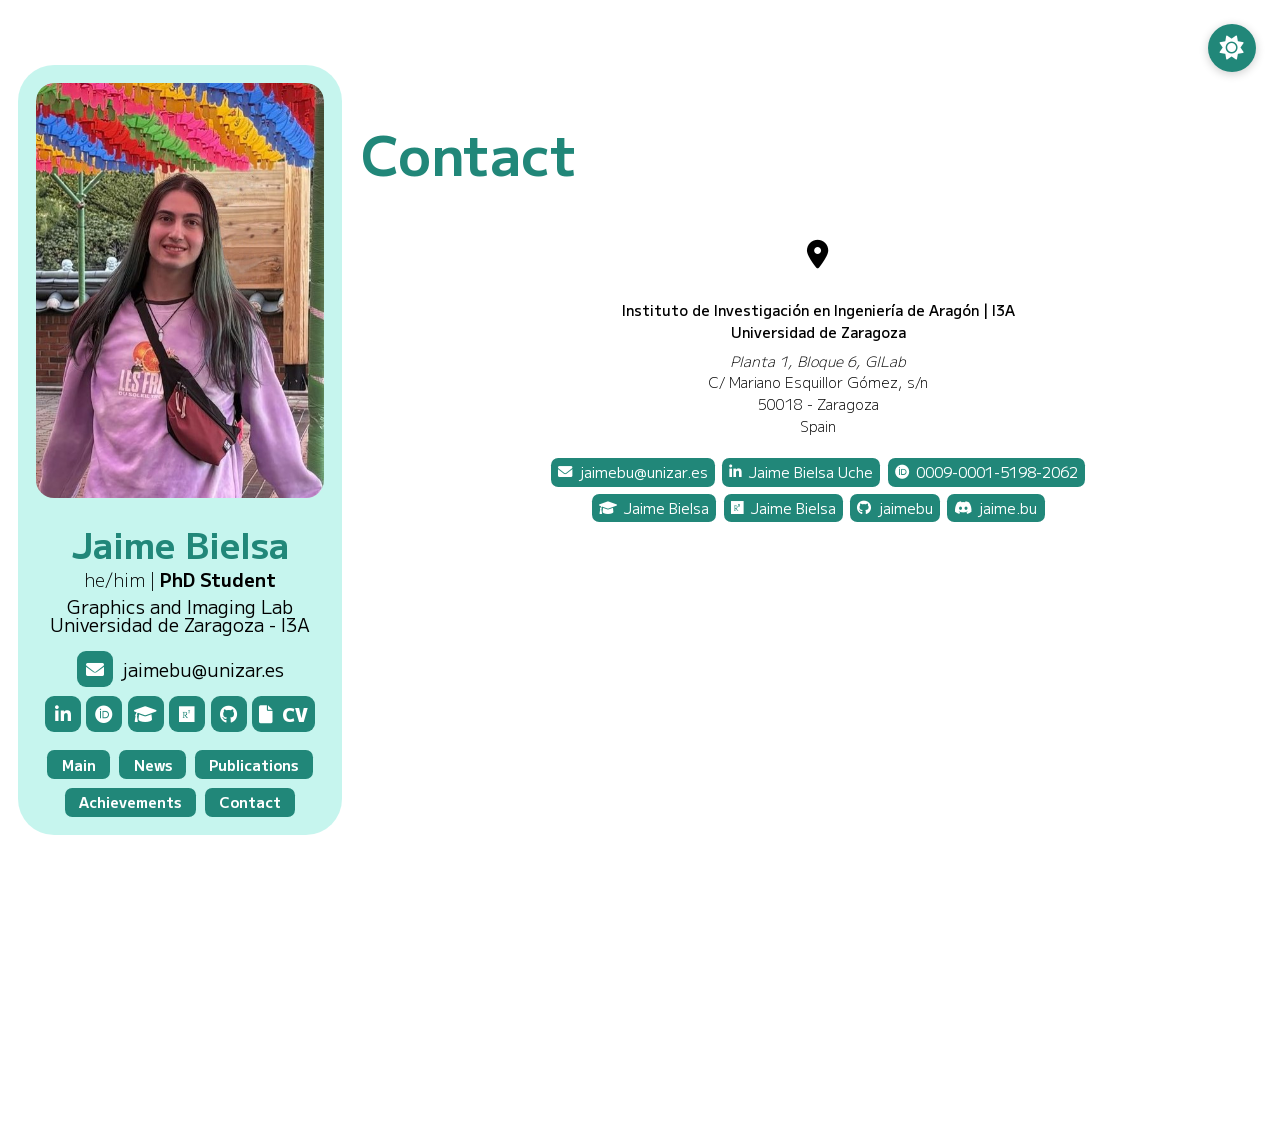
==== commit 34d64fb7: "new s tuff" ====
--- a/contact.html
+++ b/contact.html
@@ -152,7 +152,7 @@
 						</a>
 						<a class="button pd-5 of-x-hidden width-fit-to-available hover-color-light" href="https://discord.gg" target="_blank">
 							<div class="d-flex nowrap">
-								<i class="fab fa-discord mg-r-5"></i>jbielsa
+								<i class="fab fa-discord mg-r-5"></i>jaime.bu
 							</div>
 						</a>
 					</div>
